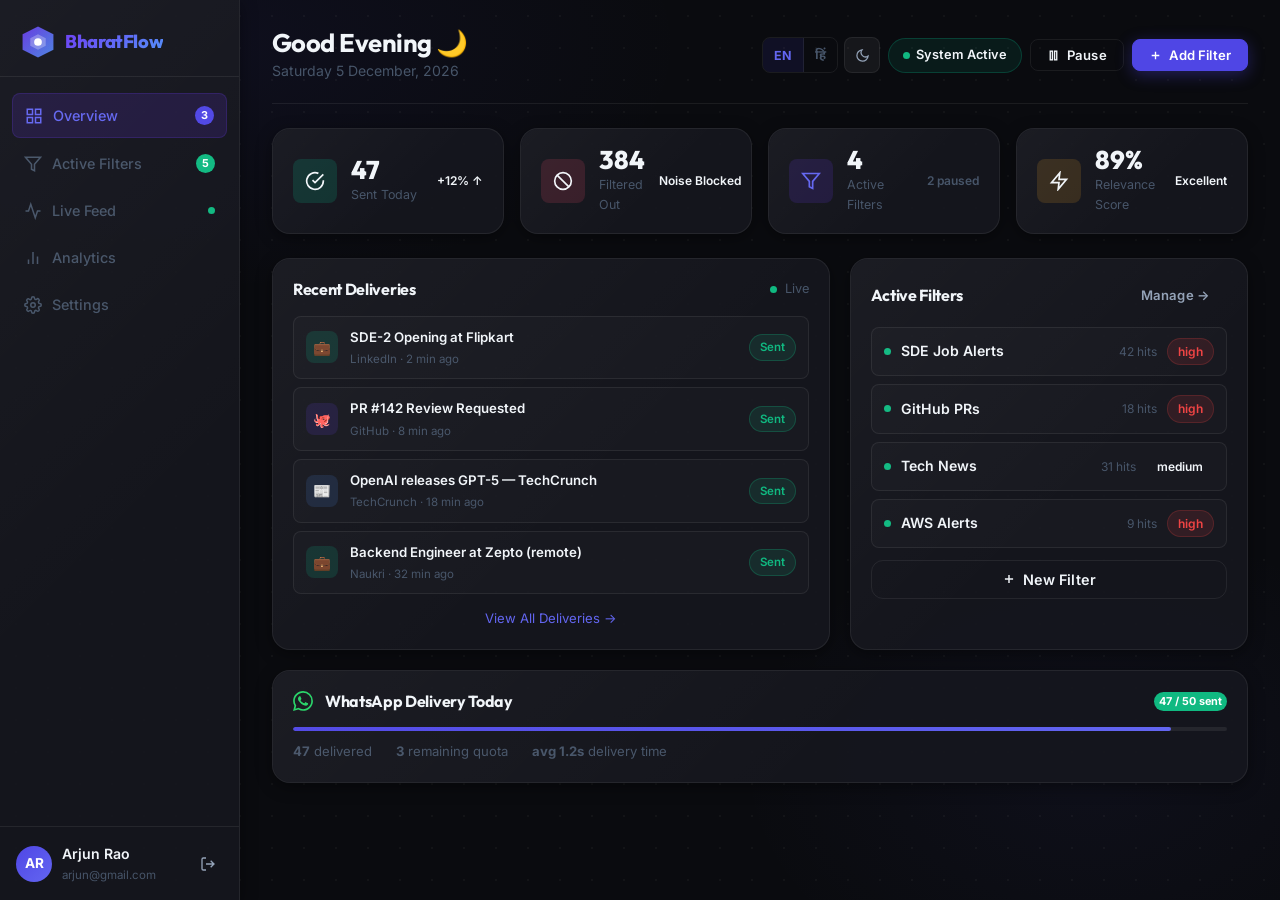
==== Frontend/dashboard.html @ d4a57a78 "Update backend and frontend components" ====
<!DOCTYPE html>
<html lang="en" data-theme="dark">
<head>
  <meta charset="UTF-8" />
  <meta name="viewport" content="width=device-width, initial-scale=1.0" />
  <title>BharatFlow — Dashboard</title>
  <meta name="description" content="Manage your active notification filters, view delivery stats and control your BharatFlow settings." />
  <link rel="stylesheet" href="style.css" />
  <link rel="stylesheet" href="dashboard.css" />
</head>
<body>
  <div class="bg-mesh"></div>

  <!-- ========== SIDEBAR ========== -->
  <aside class="sidebar glass-card" id="sidebar">
    <div class="sidebar-logo">
      <a href="index.html" class="nav-logo">
        <div class="logo-mark">
          <svg width="36" height="36" viewBox="0 0 28 28" fill="none">
            <path d="M14 2L26 8V20L14 26L2 20V8L14 2Z" fill="url(#g-db)" opacity="0.9"/>
            <path d="M14 8L20 11V17L14 20L8 17V11L14 8Z" fill="white" opacity="0.28"/>
            <circle cx="14" cy="14" r="3" fill="white"/>
            <defs><linearGradient id="g-db" x1="2" y1="2" x2="26" y2="26" gradientUnits="userSpaceOnUse"><stop stop-color="#6C3BF5"/><stop offset="1" stop-color="#4F8EF7"/></linearGradient></defs>
          </svg>
        </div>
        <span class="logo-text">BharatFlow</span>
      </a>
    </div>

    <nav class="sidebar-nav">
      <a href="#" class="nav-item active" data-section="overview" onclick="showSection('overview', this)">
        <svg width="18" height="18" viewBox="0 0 24 24" fill="none" stroke="currentColor" stroke-width="2"><rect x="3" y="3" width="7" height="7"/><rect x="14" y="3" width="7" height="7"/><rect x="14" y="14" width="7" height="7"/><rect x="3" y="14" width="7" height="7"/></svg>
        <span data-i18n="dash.overview">Overview</span>
        <span class="badge badge-primary" id="nav-badge" style="margin-left:auto">3</span>
      </a>
      <a href="#" class="nav-item" data-section="filters" onclick="showSection('filters', this)">
        <svg width="18" height="18" viewBox="0 0 24 24" fill="none" stroke="currentColor" stroke-width="2"><polygon points="22 3 2 3 10 12.46 10 19 14 21 14 12.46 22 3"/></svg>
        <span data-i18n="dash.filters">Active Filters</span>
        <span class="badge badge-green" style="margin-left:auto">5</span>
      </a>
      <a href="#" class="nav-item" data-section="feed" onclick="showSection('feed', this)">
        <svg width="18" height="18" viewBox="0 0 24 24" fill="none" stroke="currentColor" stroke-width="2"><path d="M22 12h-4l-3 9L9 3l-3 9H2"/></svg>
        <span data-i18n="dash.feed">Live Feed</span>
        <span class="status-dot active" style="margin-left:auto"></span>
      </a>
      <a href="#" class="nav-item" data-section="analytics" onclick="showSection('analytics', this)">
        <svg width="18" height="18" viewBox="0 0 24 24" fill="none" stroke="currentColor" stroke-width="2"><path d="M18 20V10M12 20V4M6 20v-6"/></svg>
        <span data-i18n="dash.analytics">Analytics</span>
      </a>
      <a href="#" class="nav-item" data-section="settings" onclick="showSection('settings', this)">
        <svg width="18" height="18" viewBox="0 0 24 24" fill="none" stroke="currentColor" stroke-width="2"><circle cx="12" cy="12" r="3"/><path d="M19.4 15a1.65 1.65 0 00.33 1.82l.06.06a2 2 0 010 2.83 2 2 0 01-2.83 0l-.06-.06a1.65 1.65 0 00-1.82-.33 1.65 1.65 0 00-1 1.51V21a2 2 0 01-4 0v-.09A1.65 1.65 0 009 19.4a1.65 1.65 0 00-1.82.33l-.06.06a2 2 0 01-2.83-2.83l.06-.06A1.65 1.65 0 004.68 15a1.65 1.65 0 00-1.51-1H3a2 2 0 010-4h.09A1.65 1.65 0 004.6 9a1.65 1.65 0 00-.33-1.82l-.06-.06a2 2 0 012.83-2.83l.06.06A1.65 1.65 0 009 4.68a1.65 1.65 0 001-1.51V3a2 2 0 014 0v.09a1.65 1.65 0 001 1.51 1.65 1.65 0 001.82-.33l.06-.06a2 2 0 012.83 2.83l-.06.06A1.65 1.65 0 0019.4 9a1.65 1.65 0 001.51 1H21a2 2 0 010 4h-.09a1.65 1.65 0 00-1.51 1z"/></svg>
        <span data-i18n="dash.settings">Settings</span>
      </a>
    </nav>

    <div class="sidebar-footer">
      <div class="user-avatar-wrap">
        <div class="user-avatar">AR</div>
        <div class="user-info">
          <span class="user-name">Arjun Rao</span>
          <span class="user-email">arjun@gmail.com</span>
        </div>
        <button class="btn btn-ghost btn-sm" onclick="logout()" title="Logout" style="padding:6px">
          <svg width="16" height="16" viewBox="0 0 24 24" fill="none" stroke="currentColor" stroke-width="2"><path d="M9 21H5a2 2 0 01-2-2V5a2 2 0 012-2h4M16 17l5-5-5-5M21 12H9"/></svg>
        </button>
      </div>
    </div>
  </aside>

  <!-- Mobile Hamburger -->
  <button class="hamburger" id="hamburger" onclick="toggleSidebar()" aria-label="Menu">
    <svg width="22" height="22" viewBox="0 0 24 24" fill="none" stroke="currentColor" stroke-width="2"><line x1="3" y1="6" x2="21" y2="6"/><line x1="3" y1="12" x2="21" y2="12"/><line x1="3" y1="18" x2="21" y2="18"/></svg>
  </button>
  <div class="sidebar-overlay" id="sidebar-overlay" onclick="closeSidebar()"></div>

  <!-- ========== MAIN ========== -->
  <main class="main-content">

    <!-- ---- TOP HEADER ---- -->
    <header class="dash-header">
      <div>
        <h2 class="dash-greeting" id="dash-greeting">Good Morning ☀️</h2>
        <p style="color:var(--text-muted);font-size:0.88rem" id="dash-date"></p>
      </div>
      <div class="dash-header-actions">
        <div class="dash-header-controls">
          <!-- Language Toggle -->
          <div class="lang-btn" role="group">
            <button class="lang-opt active" id="lang-en" onclick="setLang('en')" aria-pressed="true">EN</button>
            <button class="lang-opt" id="lang-hi" onclick="setLang('hi')" aria-pressed="false">हिं</button>
          </div>
          <!-- Theme Toggle -->
          <button class="theme-btn" id="theme-toggle" onclick="toggleTheme()" aria-label="Toggle theme">
            <svg id="icon-sun" width="15" height="15" viewBox="0 0 24 24" fill="none" stroke="currentColor" stroke-width="2" style="display:none"><circle cx="12" cy="12" r="5"/><line x1="12" y1="1" x2="12" y2="3"/><line x1="12" y1="21" x2="12" y2="23"/><line x1="4.22" y1="4.22" x2="5.64" y2="5.64"/><line x1="18.36" y1="18.36" x2="19.78" y2="19.78"/><line x1="1" y1="12" x2="3" y2="12"/><line x1="21" y1="12" x2="23" y2="12"/></svg>
            <svg id="icon-moon" width="15" height="15" viewBox="0 0 24 24" fill="none" stroke="currentColor" stroke-width="2"><path d="M21 12.79A9 9 0 1111.21 3 7 7 0 0021 12.79z"/></svg>
          </button>
        </div>
        <div class="system-status" id="system-status">
          <span class="status-dot active"></span>
          <span class="status-text" data-i18n="dash.active">System Active</span>
        </div>
        <button class="btn btn-outline btn-sm" onclick="pauseSystem()" id="btn-pause">
          <svg width="13" height="13" viewBox="0 0 24 24" fill="none" stroke="currentColor" stroke-width="2.5"><rect x="6" y="4" width="4" height="16"/><rect x="14" y="4" width="4" height="16"/></svg>
          <span data-i18n="dash.pause">Pause</span>
        </button>
        <button class="btn btn-primary btn-sm" onclick="showSection('filters', null)" id="btn-add-filter">
          <svg width="13" height="13" viewBox="0 0 24 24" fill="none" stroke="currentColor" stroke-width="2.5"><line x1="12" y1="5" x2="12" y2="19"/><line x1="5" y1="12" x2="19" y2="12"/></svg>
          <span data-i18n="dash.addfilter">Add Filter</span>
        </button>
      </div>
    </header>

    <!-- ===== SECTION: OVERVIEW ===== -->
    <section class="dash-section active" id="section-overview">

      <!-- Stats Row -->
      <div class="stats-row stagger">
        <div class="stat-card glass-card">
          <div class="stat-card-icon" style="background:rgba(6,214,160,0.15); color:var(--accent2)">
            <svg width="20" height="20" viewBox="0 0 24 24" fill="none" stroke="currentColor" stroke-width="2"><path d="M22 11.08V12a10 10 0 11-5.93-9.14"/><polyline points="22 4 12 14.01 9 11.01"/></svg>
          </div>
          <div class="stat-card-body">
            <div class="stat-card-value" id="stat-sent">47</div>
            <div class="stat-card-label" data-i18n="stat.sent">Sent Today</div>
          </div>
          <div class="stat-card-trend up">+12% ↑</div>
        </div>

        <div class="stat-card glass-card">
          <div class="stat-card-icon" style="background:rgba(255,77,109,0.15); color:var(--danger)">
            <svg width="20" height="20" viewBox="0 0 24 24" fill="none" stroke="currentColor" stroke-width="2"><circle cx="12" cy="12" r="10"/><line x1="4.93" y1="4.93" x2="19.07" y2="19.07"/></svg>
          </div>
          <div class="stat-card-body">
            <div class="stat-card-value" id="stat-filtered">384</div>
            <div class="stat-card-label" data-i18n="stat.filtered">Filtered Out</div>
          </div>
          <div class="stat-card-trend up">Noise Blocked</div>
        </div>

        <div class="stat-card glass-card">
          <div class="stat-card-icon" style="background:rgba(108,59,245,0.15); color:var(--primary-light)">
            <svg width="20" height="20" viewBox="0 0 24 24" fill="none" stroke="currentColor" stroke-width="2"><polygon points="22 3 2 3 10 12.46 10 19 14 21 14 12.46 22 3"/></svg>
          </div>
          <div class="stat-card-body">
            <div class="stat-card-value" id="stat-filters">5</div>
            <div class="stat-card-label" data-i18n="stat.filters">Active Filters</div>
          </div>
          <div class="stat-card-trend neutral">2 paused</div>
        </div>

        <div class="stat-card glass-card">
          <div class="stat-card-icon" style="background:rgba(245,166,35,0.15); color:var(--gold)">
            <svg width="20" height="20" viewBox="0 0 24 24" fill="none" stroke="currentColor" stroke-width="2"><path d="M13 2L3 14h9l-1 8 10-12h-9l1-8z"/></svg>
          </div>
          <div class="stat-card-body">
            <div class="stat-card-value" id="stat-score">89%</div>
            <div class="stat-card-label" data-i18n="stat.score">Relevance Score</div>
          </div>
          <div class="stat-card-trend up">Excellent</div>
        </div>
      </div>

      <!-- Middle Row -->
      <div class="overview-grid">
        <!-- Recent Feed -->
        <div class="glass-card overview-feed">
          <div class="card-header">
            <h3>Recent Deliveries</h3>
            <div class="flex gap-8 items-center">
              <span class="status-dot active"></span>
              <span style="font-size:0.8rem;color:var(--text-muted)">Live</span>
            </div>
          </div>
          <div class="feed-list" id="feed-list">
            <!-- Items injected by JS -->
          </div>
          <a href="#" class="card-link" onclick="showSection('feed', document.querySelector('[data-section=feed]'))">
            View All Deliveries →
          </a>
        </div>

        <!-- Active Filters Quick View -->
        <div class="glass-card overview-filters-quick">
          <div class="card-header">
            <h3>Active Filters</h3>
            <button class="btn btn-ghost btn-sm" onclick="showSection('filters', document.querySelector('[data-section=filters]'))">Manage →</button>
          </div>
          <div class="quick-filters-list" id="quick-filters-list">
            <!-- Injected by JS -->
          </div>
          <button class="btn btn-outline w-full" onclick="openFilterModal()" style="justify-content:center; margin-top:12px">
            <svg width="14" height="14" viewBox="0 0 24 24" fill="none" stroke="currentColor" stroke-width="2.5"><line x1="12" y1="5" x2="12" y2="19"/><line x1="5" y1="12" x2="19" y2="12"/></svg>
            New Filter
          </button>
        </div>
      </div>

      <!-- WhatsApp Delivery Bar -->
      <div class="glass-card wa-delivery-card">
        <div class="card-header">
          <div class="flex gap-12 items-center">
            <svg width="20" height="20" viewBox="0 0 24 24" fill="#25D366"><path d="M17.472 14.382c-.297-.149-1.758-.867-2.03-.967-.273-.099-.471-.148-.67.15-.197.297-.767.966-.94 1.164-.173.199-.347.223-.644.075-.297-.15-1.255-.463-2.39-1.475-.883-.788-1.48-1.761-1.653-2.059-.173-.297-.018-.458.13-.606.134-.133.298-.347.446-.52.149-.174.198-.298.298-.497.099-.198.05-.371-.025-.52-.075-.149-.669-1.612-.916-2.207-.242-.579-.487-.5-.669-.51-.173-.008-.371-.01-.57-.01-.198 0-.52.074-.792.372-.272.297-1.04 1.016-1.04 2.479 0 1.462 1.065 2.875 1.213 3.074.149.198 2.096 3.2 5.077 4.487.709.306 1.262.489 1.694.625.712.227 1.36.195 1.871.118.571-.085 1.758-.719 2.006-1.413.248-.694.248-1.289.173-1.413-.074-.124-.272-.198-.57-.347m-5.421 7.403h-.004a9.87 9.87 0 01-5.031-1.378l-.361-.214-3.741.982.998-3.648-.235-.374a9.86 9.86 0 01-1.51-5.26c.001-5.45 4.436-9.884 9.888-9.884 2.64 0 5.122 1.03 6.988 2.898a9.825 9.825 0 012.893 6.994c-.003 5.45-4.437 9.884-9.885 9.884m8.413-18.297A11.815 11.815 0 0012.05 0C5.495 0 .16 5.335.157 11.892c0 2.096.547 4.142 1.588 5.945L.057 24l6.305-1.654a11.882 11.882 0 005.683 1.448h.005c6.554 0 11.89-5.335 11.893-11.893a11.821 11.821 0 00-3.48-8.413Z"/></svg>
            <h3>WhatsApp Delivery Today</h3>
          </div>
          <span class="badge badge-green">47 / 50 sent</span>
        </div>
        <div class="progress-bar mt-16">
          <div class="progress-fill" id="wa-progress" style="width:94%"></div>
        </div>
        <div class="wa-stats">
          <span><b style="color:var(--accent2)">47</b> delivered</span>
          <span><b style="color:var(--text-muted)">3</b> remaining quota</span>
          <span><b style="color:var(--gold)">avg 1.2s</b> delivery time</span>
        </div>
      </div>
    </section>

    <!-- ===== SECTION: ACTIVE FILTERS ===== -->
    <section class="dash-section" id="section-filters">
      <div class="section-title-row">
        <div>
          <h2>Active Filters</h2>
          <p style="color:var(--text-muted);font-size:0.88rem;margin-top:4px">Manage your keyword filters, domain rules, and delivery preferences</p>
        </div>
        <button class="btn btn-primary" onclick="openFilterModal()" id="btn-new-filter-top">
          <svg width="16" height="16" viewBox="0 0 24 24" fill="none" stroke="currentColor" stroke-width="2.5"><line x1="12" y1="5" x2="12" y2="19"/><line x1="5" y1="12" x2="19" y2="12"/></svg>
          New Filter
        </button>
      </div>

      <!-- Filter Search & Sort -->
      <div class="filter-controls glass-card">
        <div class="input-wrap" style="flex:1">
          <svg width="16" height="16" viewBox="0 0 24 24" fill="none" stroke="var(--text-muted)" stroke-width="2" style="position:absolute;left:12px;top:50%;transform:translateY(-50%)"><circle cx="11" cy="11" r="8"/><line x1="21" y1="21" x2="16.65" y2="16.65"/></svg>
          <input class="form-input" type="text" id="filter-search" placeholder="Search filters..." style="padding-left:40px" oninput="searchFilters(this.value)" />
        </div>
        <select class="form-select" id="filter-sort" style="width:160px" onchange="sortFilters(this.value)">
          <option value="active">Active First</option>
          <option value="recent">Most Recent</option>
          <option value="name">A–Z</option>
          <option value="hits">Most Hits</option>
        </select>
      </div>

      <!-- Filter Cards -->
      <div class="filters-grid" id="filters-grid">
        <!-- Injected by JS -->
      </div>
    </section>

    <!-- ===== SECTION: LIVE FEED ===== -->
    <section class="dash-section" id="section-feed">
      <div class="section-title-row">
        <div>
          <h2>Live Notification Feed</h2>
          <p style="color:var(--text-muted);font-size:0.88rem;margin-top:4px">Real-time view of all processed emails and their delivery status</p>
        </div>
        <div class="flex gap-8">
          <select class="form-select" id="feed-filter-type" style="width:150px" onchange="filterFeed(this.value)">
            <option value="all">All Types</option>
            <option value="sent">Sent</option>
            <option value="filtered">Filtered</option>
            <option value="queued">Queued</option>
          </select>
          <button class="btn btn-outline btn-sm" onclick="refreshFeed()" id="btn-refresh-feed">
            <svg width="14" height="14" viewBox="0 0 24 24" fill="none" stroke="currentColor" stroke-width="2"><polyline points="23 4 23 10 17 10"/><polyline points="1 20 1 14 7 14"/><path d="M3.51 9a9 9 0 0114.85-3.36L23 10M1 14l4.64 4.36A9 9 0 0020.49 15"/></svg>
            Refresh
          </button>
        </div>
      </div>

      <div class="feed-full" id="feed-full">
        <!-- Injected by JS -->
      </div>
    </section>

    <!-- ===== SECTION: ANALYTICS ===== -->
    <section class="dash-section" id="section-analytics">
      <div class="section-title-row">
        <h2>Analytics & Insights</h2>
        <div class="date-range-pills">
          <button class="pill active" onclick="setDateRange('7d', this)">7 Days</button>
          <button class="pill" onclick="setDateRange('30d', this)">30 Days</button>
          <button class="pill" onclick="setDateRange('90d', this)">90 Days</button>
        </div>
      </div>

      <div class="analytics-grid stagger">
        <div class="glass-card analytics-card">
          <h3>Emails Processed</h3>
          <div class="chart-placeholder" id="chart-processed">
            <canvas id="canvas-processed" width="100%" height="160"></canvas>
          </div>
        </div>
        <div class="glass-card analytics-card">
          <h3>WhatsApp Delivery Rate</h3>
          <div class="chart-placeholder" id="chart-delivery">
            <canvas id="canvas-delivery" width="100%" height="160"></canvas>
          </div>
        </div>
        <div class="glass-card analytics-card">
          <h3>Top Keywords Triggered</h3>
          <div class="keyword-stats" id="keyword-stats">
            <!-- Injected -->
          </div>
        </div>
        <div class="glass-card analytics-card">
          <h3>Source Breakdown</h3>
          <div class="source-breakdown" id="source-breakdown">
            <!-- Injected -->
          </div>
        </div>
      </div>
    </section>

    <!-- ===== SECTION: SETTINGS ===== -->
    <section class="dash-section" id="section-settings">
      <div class="section-title-row">
        <h2>Settings</h2>
      </div>

      <div class="settings-grid">
        <!-- Profile -->
        <div class="glass-card settings-card">
          <h3 class="settings-card-title">
            <svg width="18" height="18" viewBox="0 0 24 24" fill="none" stroke="currentColor" stroke-width="2"><path d="M20 21v-2a4 4 0 00-4-4H8a4 4 0 00-4 4v2"/><circle cx="12" cy="7" r="4"/></svg>
            Profile
          </h3>
          <div class="settings-body">
            <div class="form-row">
              <div class="form-group">
                <label class="form-label">First Name</label>
                <input class="form-input" type="text" id="s-fname" value="Arjun" />
              </div>
              <div class="form-group">
                <label class="form-label">Last Name</label>
                <input class="form-input" type="text" id="s-lname" value="Rao" />
              </div>
            </div>
            <div class="form-group">
              <label class="form-label">WhatsApp Number</label>
              <input class="form-input" type="tel" id="s-phone" value="+91 98765 43210" />
            </div>
          </div>
          <button class="btn btn-primary btn-sm" onclick="saveSettings('profile')">Save Changes</button>
        </div>

        <!-- Notifications -->
        <div class="glass-card settings-card">
          <h3 class="settings-card-title">
            <svg width="18" height="18" viewBox="0 0 24 24" fill="none" stroke="currentColor" stroke-width="2"><path d="M18 8A6 6 0 006 8c0 7-3 9-3 9h18s-3-2-3-9"/><path d="M13.73 21a2 2 0 01-3.46 0"/></svg>
            Notifications
          </h3>
          <div class="settings-body">
            <div class="settings-toggle-row">
              <div>
                <div style="font-weight:600;font-size:0.92rem">WhatsApp Delivery</div>
                <div style="font-size:0.8rem;color:var(--text-muted)">Send filtered alerts to WhatsApp</div>
              </div>
              <label class="toggle-wrap">
                <input type="checkbox" class="toggle-input" id="tog-wa" checked onchange="toggleSetting('wa', this)"/>
                <span class="toggle active"></span>
              </label>
            </div>
            <div class="settings-toggle-row">
              <div>
                <div style="font-weight:600;font-size:0.92rem">Daily Summary</div>
                <div style="font-size:0.8rem;color:var(--text-muted)">End-of-day delivery digest</div>
              </div>
              <label class="toggle-wrap">
                <input type="checkbox" class="toggle-input" id="tog-digest" checked onchange="toggleSetting('digest', this)"/>
                <span class="toggle active"></span>
              </label>
            </div>
            <div class="settings-toggle-row">
              <div>
                <div style="font-weight:600;font-size:0.92rem">Quiet Hours</div>
                <div style="font-size:0.8rem;color:var(--text-muted)">No notifications 10 PM – 7 AM</div>
              </div>
              <label class="toggle-wrap">
                <input type="checkbox" class="toggle-input" id="tog-quiet" checked onchange="toggleSetting('quiet', this)"/>
                <span class="toggle active"></span>
              </label>
            </div>
          </div>
        </div>

        <!-- Gmail Connection -->
        <div class="glass-card settings-card">
          <h3 class="settings-card-title">
            <svg width="18" height="18" viewBox="0 0 24 24" fill="none" stroke="currentColor" stroke-width="2"><path d="M4 4h16c1.1 0 2 .9 2 2v12c0 1.1-.9 2-2 2H4c-1.1 0-2-.9-2-2V6c0-1.1.9-2 2-2z"/><polyline points="22,6 12,13 2,6"/></svg>
            Gmail Connection
          </h3>
          <div class="settings-body">
            <div class="connection-status connected">
              <div class="flex items-center gap-12">
                <div class="connect-icon-sm">G</div>
                <div>
                  <div style="font-weight:600">arjun@gmail.com</div>
                  <div style="font-size:0.78rem;color:var(--accent2)">✓ Connected • Last sync: 2 min ago</div>
                </div>
              </div>
              <button class="btn btn-ghost btn-sm" style="color:var(--danger)" onclick="disconnectGmail()">Disconnect</button>
            </div>
            <button class="btn btn-outline w-full mt-8" style="justify-content:center" onclick="syncGmail()">
              <svg width="14" height="14" viewBox="0 0 24 24" fill="none" stroke="currentColor" stroke-width="2"><polyline points="23 4 23 10 17 10"/><polyline points="1 20 1 14 7 14"/><path d="M3.51 9a9 9 0 0114.85-3.36L23 10M1 14l4.64 4.36A9 9 0 0020.49 15"/></svg>
              Sync Now
            </button>
          </div>
        </div>

        <!-- Danger Zone -->
        <div class="glass-card settings-card danger-zone">
          <h3 class="settings-card-title" style="color:var(--danger)">
            <svg width="18" height="18" viewBox="0 0 24 24" fill="none" stroke="currentColor" stroke-width="2"><path d="M10.29 3.86L1.82 18a2 2 0 001.71 3h16.94a2 2 0 001.71-3L13.71 3.86a2 2 0 00-3.42 0z"/><line x1="12" y1="9" x2="12" y2="13"/><line x1="12" y1="17" x2="12.01" y2="17"/></svg>
            Danger Zone
          </h3>
          <div class="settings-body">
            <p style="font-size:0.85rem;color:var(--text-muted)">These actions are irreversible. Proceed with caution.</p>
            <div class="flex gap-8" style="flex-wrap:wrap;margin-top:12px">
              <button class="btn btn-sm" style="background:rgba(255,77,109,0.1);color:var(--danger);border:1px solid rgba(255,77,109,0.3)" onclick="clearAllFilters()">
                Clear All Filters
              </button>
              <button class="btn btn-sm" style="background:rgba(255,77,109,0.1);color:var(--danger);border:1px solid rgba(255,77,109,0.3)" onclick="deleteAccount()">
                Delete Account
              </button>
            </div>
          </div>
        </div>
      </div>
    </section>

  </main>

  <!-- ========== FILTER MODAL ========== -->
  <div class="modal-overlay" id="filter-modal-overlay" onclick="closeFilterModal()"></div>
  <div class="modal glass-card" id="filter-modal" role="dialog" aria-modal="true">
    <button class="modal-close" onclick="closeFilterModal()">✕</button>
    <h3 style="margin-bottom:4px" id="filter-modal-title">New Filter</h3>
    <p style="color:var(--text-muted);font-size:0.85rem;margin-bottom:24px">Define what to listen for and how to deliver it</p>

    <form id="filter-form" onsubmit="saveFilter(event)" style="display:flex;flex-direction:column;gap:16px">
      <div class="form-group">
        <label class="form-label" for="f-name">Filter Name *</label>
        <input class="form-input" type="text" id="f-name" placeholder="e.g. SDE Job Alerts" required />
      </div>
      <div class="form-group">
        <label class="form-label" for="f-keywords">Keywords (comma separated)</label>
        <input class="form-input" type="text" id="f-keywords" placeholder="SDE, Python, React, remote" />
      </div>
      <div class="form-group">
        <label class="form-label" for="f-sender">Sender Domain (optional)</label>
        <input class="form-input" type="text" id="f-sender" placeholder="linkedin.com, naukri.com" />
      </div>
      <div class="form-group">
        <label class="form-label" for="f-priority">Priority Level</label>
        <select class="form-select" id="f-priority">
          <option value="high">🔴 High — Instant WhatsApp</option>
          <option value="medium" selected>🟡 Medium — Standard Delivery</option>
          <option value="low">🟢 Low — Daily Digest</option>
        </select>
      </div>
      <div class="form-group">
        <label class="form-label" for="f-type">Notification Type</label>
        <select class="form-select" id="f-type">
          <option value="job">💼 Job Alerts</option>
          <option value="code">🐙 Code / GitHub</option>
          <option value="news">📰 News</option>
          <option value="monitor">🖥️ Server Monitor</option>
          <option value="custom">⚙️ Custom</option>
        </select>
      </div>
      <div class="settings-toggle-row" style="border:none;padding:0">
        <div>
          <div style="font-weight:600;font-size:0.9rem">Active</div>
          <div style="font-size:0.78rem;color:var(--text-muted)">Enable this filter immediately</div>
        </div>
        <label class="toggle-wrap">
          <input type="checkbox" class="toggle-input" id="f-active" checked />
          <span class="toggle active"></span>
        </label>
      </div>
      <div class="form-actions" style="margin-top:4px">
        <button class="btn btn-ghost" type="button" onclick="closeFilterModal()" style="flex-shrink:0">Cancel</button>
        <button class="btn btn-primary" type="submit" style="flex:1;justify-content:center">Save Filter</button>
      </div>
    </form>
  </div>

  <!-- Toast -->
  <div id="toast-container"></div>

  <script src="script.js"></script>
  <script src="dashboard.js"></script>
</body>
</html>
---- Frontend/style.css ----
/* ============================================================
   BharatFlow — Global Design System v2
   Professional palette | Light & Dark Mode | Bilingual Ready
   ============================================================ */

@import url('https://fonts.googleapis.com/css2?family=Inter:wght@300;400;500;600;700;800&family=Outfit:wght@500;600;700;800&family=Noto+Sans+Devanagari:wght@400;500;600;700&display=swap');

/* ─────────────────────────────────────────
   DARK MODE (default)
───────────────────────────────────────── */
:root,
[data-theme="dark"] {
  --bg-primary:     #0A0B0F;
  --bg-secondary:   #111218;
  --bg-card:        rgba(22,23,30,0.95);
  --bg-card-hover:  rgba(28,29,39,0.98);
  --bg-input:       rgba(255,255,255,0.05);
  --bg-input-focus: rgba(79,70,229,0.08);

  --border:         rgba(255,255,255,0.07);
  --border-strong:  rgba(99,102,241,0.35);
  --border-focus:   rgba(99,102,241,0.6);

  --primary:        #4F46E5;
  --primary-light:  #6366F1;
  --primary-dark:   #3730A3;
  --primary-glow:   rgba(79,70,229,0.25);
  --primary-subtle: rgba(79,70,229,0.1);

  --green:          #10B981;
  --green-subtle:   rgba(16,185,129,0.12);
  --amber:          #F59E0B;
  --amber-subtle:   rgba(245,158,11,0.12);
  --red:            #EF4444;
  --red-subtle:     rgba(239,68,68,0.12);
  --blue:           #3B82F6;
  --blue-subtle:    rgba(59,130,246,0.12);

  --text-primary:   #F1F5F9;
  --text-secondary: #94A3B8;
  --text-muted:     #475569;
  --text-inverse:   #0F172A;

  --glass-bg:       rgba(16,17,24,0.82);
  --glass-blur:     saturate(180%) blur(20px);

  --grad-primary:   linear-gradient(135deg,#4F46E5,#6366F1);
  --grad-cta:       linear-gradient(135deg,#4F46E5 0%,#7C3AED 100%);
  --grad-green:     linear-gradient(135deg,#059669,#10B981);

  --shadow-sm:      0 1px 3px rgba(0,0,0,0.4), 0 1px 2px rgba(0,0,0,0.24);
  --shadow-md:      0 4px 16px rgba(0,0,0,0.4);
  --shadow-lg:      0 8px 32px rgba(0,0,0,0.5);
  --shadow-glow:    0 0 0 1px rgba(99,102,241,0.2), 0 8px 32px rgba(79,70,229,0.2);
  --shadow-btn:     0 4px 16px rgba(79,70,229,0.35);

  --radius-xs:  4px;
  --radius-sm:  8px;
  --radius-md:  12px;
  --radius-lg:  18px;
  --radius-xl:  28px;
  --radius-full: 9999px;

  --transition: all 0.2s cubic-bezier(0.4,0,0.2,1);
  --transition-spring: all 0.35s cubic-bezier(0.34,1.56,0.64,1);

  /* Scrollbar */
  color-scheme: dark;
}

/* ─────────────────────────────────────────
   LIGHT MODE
───────────────────────────────────────── */
[data-theme="light"] {
  --bg-primary:     #F8FAFC;
  --bg-secondary:   #FFFFFF;
  --bg-card:        #FFFFFF;
  --bg-card-hover:  #F8FAFC;
  --bg-input:       #F1F5F9;
  --bg-input-focus: rgba(79,70,229,0.05);

  --border:         #E2E8F0;
  --border-strong:  rgba(79,70,229,0.3);
  --border-focus:   rgba(79,70,229,0.5);

  --primary:        #4F46E5;
  --primary-light:  #6366F1;
  --primary-dark:   #3730A3;
  --primary-glow:   rgba(79,70,229,0.15);
  --primary-subtle: rgba(79,70,229,0.08);

  --green-subtle:   rgba(16,185,129,0.1);
  --amber-subtle:   rgba(245,158,11,0.1);
  --red-subtle:     rgba(239,68,68,0.08);
  --blue-subtle:    rgba(59,130,246,0.1);

  --text-primary:   #0F172A;
  --text-secondary: #475569;
  --text-muted:     #94A3B8;
  --text-inverse:   #F1F5F9;

  --glass-bg:       rgba(255,255,255,0.92);
  --glass-blur:     saturate(180%) blur(20px);

  --shadow-sm:      0 1px 3px rgba(0,0,0,0.08), 0 1px 2px rgba(0,0,0,0.04);
  --shadow-md:      0 4px 16px rgba(0,0,0,0.08);
  --shadow-lg:      0 8px 32px rgba(0,0,0,0.1);
  --shadow-glow:    0 0 0 1px rgba(99,102,241,0.15), 0 8px 24px rgba(79,70,229,0.12);
  --shadow-btn:     0 4px 12px rgba(79,70,229,0.25);

  color-scheme: light;
}

/* ─────────────────────────────────────────
   RESET & BASE
───────────────────────────────────────── */
*, *::before, *::after { box-sizing: border-box; margin: 0; padding: 0; }
html { scroll-behavior: smooth; font-size: 16px; }

body {
  font-family: 'Inter', 'Noto Sans Devanagari', sans-serif;
  background: var(--bg-primary);
  color: var(--text-primary);
  min-height: 100vh;
  overflow-x: hidden;
  line-height: 1.6;
  transition: background 0.3s ease, color 0.3s ease;
}

/* Hindi font fallback */
:lang(hi), [lang="hi"], .hi {
  font-family: 'Noto Sans Devanagari', 'Inter', sans-serif;
}

/* Scrollbar */
::-webkit-scrollbar { width: 5px; height: 5px; }
::-webkit-scrollbar-track { background: transparent; }
::-webkit-scrollbar-thumb { background: var(--border-strong); border-radius: var(--radius-full); }
::-webkit-scrollbar-thumb:hover { background: var(--primary-light); }

/* ─────────────────────────────────────────
   TYPOGRAPHY
───────────────────────────────────────── */
h1,h2,h3,h4 {
  font-family: 'Outfit','Noto Sans Devanagari',sans-serif;
  font-weight: 700; line-height: 1.2; color: var(--text-primary);
  letter-spacing: -0.02em;
}
h1 { font-size: clamp(2rem,5vw,3.5rem); }
h2 { font-size: clamp(1.5rem,3.5vw,2.4rem); }
h3 { font-size: clamp(1.1rem,2vw,1.4rem); }

p { color: var(--text-secondary); line-height: 1.7; }

a { color: var(--primary-light); text-decoration: none; transition: var(--transition); }
a:hover { color: var(--primary); }

/* ─────────────────────────────────────────
   BACKGROUND SUBTLE
───────────────────────────────────────── */
.bg-mesh {
  position: fixed; inset: 0; z-index: 0; pointer-events: none;
  overflow: hidden;
}
[data-theme="dark"] .bg-mesh::before {
  content: '';
  position: absolute; inset: 0;
  background:
    radial-gradient(ellipse 70% 50% at 15% 5%, rgba(79,70,229,0.07) 0%, transparent 55%),
    radial-gradient(ellipse 50% 50% at 85% 85%, rgba(99,102,241,0.05) 0%, transparent 55%),
    var(--bg-primary);
}
[data-theme="light"] .bg-mesh::before {
  content: '';
  position: absolute; inset: 0;
  background:
    radial-gradient(ellipse 60% 40% at 15% 5%, rgba(79,70,229,0.04) 0%, transparent 55%),
    radial-gradient(ellipse 40% 40% at 85% 85%, rgba(99,102,241,0.03) 0%, transparent 55%),
    var(--bg-primary);
}

/* Dot grid (subtle) */
[data-theme="dark"] .bg-mesh::after {
  content: '';
  position: absolute; inset: 0;
  background-image: radial-gradient(circle, rgba(255,255,255,0.035) 1px, transparent 1px);
  background-size: 32px 32px;
}

/* ─────────────────────────────────────────
   CARD / GLASS
───────────────────────────────────────── */
.glass-card {
  background: var(--bg-card);
  border: 1px solid var(--border);
  border-radius: var(--radius-lg);
  box-shadow: var(--shadow-md);
  transition: var(--transition);
  position: relative;
  overflow: hidden;
}
.glass-card::before {
  content: '';
  position: absolute; inset: 0;
  border-radius: inherit;
  pointer-events: none;
}
[data-theme="dark"] .glass-card::before {
  background: linear-gradient(135deg, rgba(255,255,255,0.03) 0%, transparent 60%);
}
.glass-card:hover {
  border-color: var(--border-strong);
  box-shadow: var(--shadow-glow);
  transform: translateY(-2px);
}

/* ─────────────────────────────────────────
   BUTTONS
───────────────────────────────────────── */
.btn {
  display: inline-flex; align-items: center; justify-content: center; gap: 7px;
  padding: 10px 24px;
  border-radius: var(--radius-md);
  font-family: 'Inter','Noto Sans Devanagari',sans-serif;
  font-weight: 600; font-size: 0.9rem;
  cursor: pointer; border: 1px solid transparent;
  transition: var(--transition);
  letter-spacing: 0.01em; white-space: nowrap;
  position: relative; overflow: hidden;
}
.btn::after {
  content: '';
  position: absolute; inset: 0;
  background: rgba(255,255,255,0);
  transition: background 0.2s ease;
}
.btn:hover::after { background: rgba(255,255,255,0.07); }

.btn-primary {
  background: var(--primary);
  color: #fff;
  border-color: var(--primary);
  box-shadow: var(--shadow-btn);
}
.btn-primary:hover {
  background: var(--primary-light);
  border-color: var(--primary-light);
  transform: translateY(-1px);
  box-shadow: 0 6px 20px rgba(79,70,229,0.4);
}
.btn-outline {
  background: transparent;
  color: var(--text-primary);
  border-color: var(--border);
}
.btn-outline:hover {
  border-color: var(--border-strong);
  background: var(--primary-subtle);
  color: var(--primary-light);
}
.btn-ghost {
  background: transparent; border-color: transparent;
  color: var(--text-secondary);
}
.btn-ghost:hover {
  background: var(--bg-input);
  color: var(--text-primary);
  border-color: transparent;
}

.btn:disabled { opacity: 0.45; cursor: not-allowed; transform: none !important; box-shadow: none !important; }
.btn-lg { padding: 13px 32px; font-size: 0.97rem; border-radius: var(--radius-md); }
.btn-sm { padding: 7px 16px; font-size: 0.82rem; border-radius: var(--radius-sm); }
.btn-icon { padding: 8px; border-radius: var(--radius-sm); }

/* ─────────────────────────────────────────
   FORMS
───────────────────────────────────────── */
.form-group { display: flex; flex-direction: column; gap: 6px; }
.form-label {
  font-size: 0.78rem; font-weight: 600; letter-spacing: 0.06em;
  text-transform: uppercase; color: var(--text-muted);
}
.form-input, .form-select, .form-textarea {
  width: 100%; padding: 11px 14px;
  background: var(--bg-input);
  border: 1px solid var(--border);
  border-radius: var(--radius-sm);
  color: var(--text-primary);
  font-family: 'Inter','Noto Sans Devanagari',sans-serif; font-size: 0.92rem;
  transition: var(--transition); outline: none;
  -webkit-appearance: none; appearance: none;
}
.form-input:focus, .form-select:focus, .form-textarea:focus {
  border-color: var(--primary-light);
  background: var(--bg-input-focus);
  box-shadow: 0 0 0 3px var(--primary-subtle);
}
.form-input::placeholder { color: var(--text-muted); }
.form-textarea { resize: vertical; min-height: 96px; }
.form-select option { background: var(--bg-secondary); color: var(--text-primary); }

/* ─────────────────────────────────────────
   TAGS / CHIPS
───────────────────────────────────────── */
.tag {
  display: inline-flex; align-items: center; gap: 5px;
  padding: 3px 10px; border-radius: var(--radius-full);
  font-size: 0.75rem; font-weight: 600;
  border: 1px solid transparent; transition: var(--transition);
}
.tag-primary { background: var(--primary-subtle); color: var(--primary-light); border-color: var(--border-strong); }
.tag-green   { background: var(--green-subtle); color: var(--green); border-color: rgba(16,185,129,0.25); }
.tag-amber   { background: var(--amber-subtle); color: var(--amber); border-color: rgba(245,158,11,0.25); }
.tag-red     { background: var(--red-subtle); color: var(--red); border-color: rgba(239,68,68,0.2); }
.tag-blue    { background: var(--blue-subtle); color: var(--blue); border-color: rgba(59,130,246,0.2); }
.tag-remove  { cursor: pointer; opacity: 0.6; margin-left: 2px; }
.tag-remove:hover { opacity: 1; color: var(--red); }

/* ─────────────────────────────────────────
   BADGE
───────────────────────────────────────── */
.badge {
  display: inline-flex; align-items: center; justify-content: center;
  min-width: 19px; height: 19px; padding: 0 5px;
  border-radius: var(--radius-full); font-size: 0.68rem; font-weight: 700;
}
.badge-primary { background: var(--primary); color: #fff; }
.badge-green   { background: var(--green); color: #fff; }
.badge-amber   { background: var(--amber); color: #0F172A; }

/* ─────────────────────────────────────────
   STATUS DOT
───────────────────────────────────────── */
.status-dot {
  width: 7px; height: 7px; border-radius: 50%;
  display: inline-block; flex-shrink: 0;
}
.status-dot.active {
  background: var(--green);
  box-shadow: 0 0 0 0 rgba(16,185,129,0.4);
  animation: pulse-dot 2.5s ease infinite;
}
.status-dot.inactive { background: var(--text-muted); }
.status-dot.warning  { background: var(--amber); }

/* ─────────────────────────────────────────
   DIVIDER
───────────────────────────────────────── */
.divider {
  display: flex; align-items: center; gap: 12px;
  color: var(--text-muted); font-size: 0.8rem;
}
.divider::before, .divider::after {
  content: ''; flex: 1; height: 1px; background: var(--border);
}

/* ─────────────────────────────────────────
   PROGRESS BAR
───────────────────────────────────────── */
.progress-bar {
  height: 4px; background: var(--border); border-radius: var(--radius-full); overflow: hidden;
}
.progress-fill {
  height: 100%; background: var(--grad-primary); border-radius: var(--radius-full);
  transition: width 0.5s ease;
}

/* ─────────────────────────────────────────
   TOGGLE SWITCH
───────────────────────────────────────── */
.toggle-wrap  { display: flex; align-items: center; gap: 10px; cursor: pointer; user-select: none; }
.toggle-input { display: none; }
.toggle {
  width: 40px; height: 22px; background: var(--border); border-radius: var(--radius-full);
  position: relative; transition: var(--transition); flex-shrink: 0;
  border: 1px solid var(--border);
}
.toggle::after {
  content: ''; position: absolute; top: 2px; left: 2px;
  width: 16px; height: 16px; border-radius: 50%; background: var(--text-muted);
  transition: var(--transition);
}
.toggle-input:checked ~ .toggle,
.toggle.active {
  background: var(--primary); border-color: var(--primary);
}
.toggle-input:checked ~ .toggle::after,
.toggle.active::after {
  transform: translateX(18px); background: #fff;
}

/* ─────────────────────────────────────────
   THEME + LANG CONTROL BUTTONS
───────────────────────────────────────── */
.theme-btn {
  width: 36px; height: 36px; border-radius: var(--radius-sm);
  background: var(--bg-input); border: 1px solid var(--border);
  color: var(--text-secondary); cursor: pointer;
  display: flex; align-items: center; justify-content: center;
  transition: var(--transition); flex-shrink: 0;
}
.theme-btn:hover { border-color: var(--border-strong); color: var(--text-primary); background: var(--bg-card-hover); }

.lang-btn {
  display: flex; align-items: center; gap: 0;
  border-radius: var(--radius-sm); overflow: hidden;
  border: 1px solid var(--border); height: 36px;
}
.lang-opt {
  padding: 0 11px; height: 100%;
  font-size: 0.78rem; font-weight: 700; cursor: pointer;
  background: transparent; border: none;
  color: var(--text-muted); transition: var(--transition);
  font-family: 'Inter','Noto Sans Devanagari',sans-serif;
  display: flex; align-items: center;
}
.lang-opt:first-child { border-right: 1px solid var(--border); }
.lang-opt.active {
  background: var(--primary-subtle); color: var(--primary-light);
}
.lang-opt:hover:not(.active) { background: var(--bg-input); color: var(--text-primary); }

/* ─────────────────────────────────────────
   TOAST
───────────────────────────────────────── */
#toast-container {
  position: fixed; top: 20px; right: 20px; z-index: 9999;
  display: flex; flex-direction: column; gap: 8px;
  pointer-events: none;
}
.toast {
  display: flex; align-items: center; gap: 10px;
  padding: 12px 16px; border-radius: var(--radius-md);
  background: var(--bg-card);
  border: 1px solid var(--border);
  color: var(--text-primary); font-size: 0.87rem; font-weight: 500;
  min-width: 280px; max-width: 360px;
  box-shadow: var(--shadow-lg);
  animation: toast-slide 0.35s cubic-bezier(0.34,1.56,0.64,1) forwards;
  pointer-events: all;
}
.toast.success { border-color: rgba(16,185,129,0.35); }
.toast.error   { border-color: rgba(239,68,68,0.35); }
.toast.warning { border-color: rgba(245,158,11,0.35); }
.toast.info    { border-color: var(--border-strong); }

/* ─────────────────────────────────────────
   SPINNER
───────────────────────────────────────── */
.spinner {
  width: 16px; height: 16px; border-radius: 50%;
  border: 2px solid rgba(255,255,255,0.25);
  border-top-color: currentColor;
  animation: spin 0.7s linear infinite; display: inline-block;
}

/* ─────────────────────────────────────────
   ANIMATIONS
───────────────────────────────────────── */
@keyframes spin         { to { transform: rotate(360deg); } }
@keyframes fade-up      { from { opacity:0; transform:translateY(16px); } to { opacity:1; transform:translateY(0); } }
@keyframes fade-in      { from { opacity:0; } to { opacity:1; } }
@keyframes scale-in     { from { opacity:0; transform:scale(0.95); } to { opacity:1; transform:scale(1); } }
@keyframes float        { 0%,100%{transform:translateY(0)} 50%{transform:translateY(-8px)} }
@keyframes pulse-dot    { 0%,100%{box-shadow:0 0 0 0 rgba(16,185,129,0.4)} 60%{box-shadow:0 0 0 5px transparent} }
@keyframes toast-slide  { from{opacity:0;transform:translateX(20px)} to{opacity:1;transform:translateX(0)} }
@keyframes shimmer      { 0%{background-position:-200% center} 100%{background-position:200% center} }

/* Entrance animations */
.animate-up    { animation: fade-up 0.5s ease both; }
.animate-in    { animation: fade-in 0.4s ease both; }
.animate-scale { animation: scale-in 0.35s cubic-bezier(0.34,1.56,0.64,1) both; }
.animate-float { animation: float 5s ease-in-out infinite; }

/* Staggered */
.stagger > * { opacity: 0; animation: fade-up 0.5s ease forwards; }
.stagger > *:nth-child(1){animation-delay:.04s}
.stagger > *:nth-child(2){animation-delay:.1s}
.stagger > *:nth-child(3){animation-delay:.16s}
.stagger > *:nth-child(4){animation-delay:.22s}
.stagger > *:nth-child(5){animation-delay:.28s}
.stagger > *:nth-child(6){animation-delay:.34s}

/* ─────────────────────────────────────────
   UTILITY
───────────────────────────────────────── */
.container { max-width: 1180px; margin: 0 auto; padding: 0 24px; }
.flex      { display: flex; }
.items-center { align-items: center; }
.justify-between { justify-content: space-between; }
.justify-center  { justify-content: center; }
.gap-6  { gap: 6px; }
.gap-8  { gap: 8px; }
.gap-12 { gap: 12px; }
.gap-16 { gap: 16px; }
.gap-24 { gap: 24px; }
.text-center { text-align: center; }
.w-full { width: 100%; }
.mt-8  { margin-top: 8px; }
.mt-12 { margin-top: 12px; }
.mt-16 { margin-top: 16px; }
.mt-24 { margin-top: 24px; }
.mb-8  { margin-bottom: 8px; }
.text-gradient {
  background: var(--grad-primary);
  -webkit-background-clip: text; background-clip: text;
  -webkit-text-fill-color: transparent;
}
.text-muted { color: var(--text-muted) !important; }
.text-green { color: var(--green) !important; }
.text-red   { color: var(--red) !important; }
.text-amber { color: var(--amber) !important; }

/* ─────────────────────────────────────────
   SECTION EYEBROW
───────────────────────────────────────── */
.eyebrow {
  display: inline-flex; align-items: center; gap: 6px;
  font-size: 0.72rem; font-weight: 700; letter-spacing: 0.1em;
  text-transform: uppercase; color: var(--primary-light);
  background: var(--primary-subtle); padding: 4px 12px;
  border-radius: var(--radius-full); border: 1px solid var(--border-strong);
  margin-bottom: 14px;
}
.section-header { margin-bottom: 52px; }
.section-header h2 { margin-bottom: 12px; }
.section-header p  { max-width: 500px; }
.section-header.center { text-align: center; }
.section-header.center p { margin: 0 auto; }

/* ─────────────────────────────────────────
   LOGO
───────────────────────────────────────── */
.nav-logo {
  display: flex; align-items: center; gap: 9px; text-decoration: none;
}
.logo-mark {
  width: 36px; height: 36px; border-radius: var(--radius-sm);
  background: transparent;
  display: flex; align-items: center; justify-content: center;
  flex-shrink: 0;
}
.logo-mark svg { width: 36px; height: 36px; }
.logo-text {
  font-family: 'Outfit',sans-serif; font-weight: 800; font-size: 1.15rem;
  background: linear-gradient(135deg,#6C3BF5,#4F8EF7);
  -webkit-background-clip: text; background-clip: text;
  -webkit-text-fill-color: transparent;
  letter-spacing: -0.02em;
}

/* ─────────────────────────────────────────
   RESPONSIVE
───────────────────────────────────────── */
@media (max-width: 768px) {
  .container { padding: 0 16px; }
  .hide-mobile { display: none !important; }
}
@media (max-width: 480px) {
  .btn-lg { padding: 12px 24px; }
}
---- Frontend/dashboard.css ----
/* ============================================================
   BharatFlow — dashboard.css
   ============================================================ */

/* ---------- LIGHT MODE OVERRIDES ---------- */
[data-theme="light"] .sidebar {
  background: var(--bg-card);
}
[data-theme="light"] .nav-item.active {
  background: var(--primary-subtle);
}
[data-theme="light"] .stat-card,
[data-theme="light"] .overview-feed,
[data-theme="light"] .overview-filters-quick,
[data-theme="light"] .wa-delivery-card,
[data-theme="light"] .filter-card,
[data-theme="light"] .analytics-card,
[data-theme="light"] .settings-card,
[data-theme="light"] .filter-controls {
  box-shadow: var(--shadow-sm);
}
[data-theme="light"] .feed-item,
[data-theme="light"] .qfilter-item,
[data-theme="light"] .feed-full-item {
  background: var(--bg-input);
}
[data-theme="light"] .bar {
  opacity: 0.75;
}
[data-theme="light"] .connection-status {
  background: rgba(16,185,129,0.06);
}
[data-theme="light"] .danger-zone {
  border-color: rgba(239,68,68,0.15);
}
[data-theme="light"] .modal {
  box-shadow: var(--shadow-lg);
}

/* ---------- LAYOUT ---------- */
body { display: flex; }

.sidebar {
  width: 240px; min-height: 100vh; flex-shrink: 0;
  display: flex; flex-direction: column;
  border-radius: 0; border-left: none; border-top: none; border-bottom: none;
  border-right: 1px solid var(--border);
  position: fixed; top: 0; left: 0; bottom: 0; z-index: 50;
  overflow-y: auto;
  transition: transform 0.3s ease;
}
.main-content {
  flex: 1;
  margin-left: 240px;
  min-height: 100vh;
  padding: 0 32px 60px;
  position: relative; z-index: 1;
}
@media (max-width: 900px) {
  .sidebar { transform: translateX(-100%); width: 260px; }
  .sidebar.open { transform: translateX(0); box-shadow: 4px 0 40px rgba(0,0,0,0.6); }
  .main-content { margin-left: 0; padding: 0 20px 60px; }
  .hamburger { display: flex; }
}
@media (min-width: 901px) {
  .hamburger { display: none; }
  .sidebar-overlay { display: none !important; }
}

/* ---------- HAMBURGER ---------- */
.hamburger {
  position: fixed; top: 18px; left: 18px; z-index: 60;
  width: 40px; height: 40px; border-radius: var(--radius-sm);
  background: var(--glass-bg); border: 1px solid var(--border);
  backdrop-filter: blur(12px); color: var(--text-primary);
  cursor: pointer; align-items: center; justify-content: center;
}
.sidebar-overlay {
  position: fixed; inset: 0; z-index: 49;
  background: rgba(0,0,0,0.6); display: none;
}
.sidebar-overlay.open { display: block; }

/* ---------- SIDEBAR INNER ---------- */
.sidebar-logo {
  padding: 24px 20px 16px;
  border-bottom: 1px solid var(--border);
}
.sidebar-nav {
  flex: 1; padding: 16px 12px; display: flex; flex-direction: column; gap: 4px;
}
.nav-item {
  display: flex; align-items: center; gap: 10px;
  padding: 10px 12px; border-radius: var(--radius-sm);
  color: var(--text-muted); font-size: 0.9rem; font-weight: 500;
  text-decoration: none; transition: var(--transition);
}
.nav-item:hover {
  background: rgba(255,255,255,0.05); color: var(--text-primary);
}
.nav-item.active {
  background: rgba(108,59,245,0.15); color: var(--primary-light);
  border: 1px solid rgba(108,59,245,0.2);
}
.nav-item svg { flex-shrink: 0; }

.sidebar-footer {
  padding: 16px; border-top: 1px solid var(--border);
}
.user-avatar-wrap { display: flex; align-items: center; gap: 10px; }
.user-avatar {
  width: 36px; height: 36px; border-radius: 50%; flex-shrink: 0;
  background: var(--grad-primary);
  display: flex; align-items: center; justify-content: center;
  font-weight: 700; font-size: 0.85rem; color: #fff;
}
.user-name  { font-size: 0.88rem; font-weight: 600; display: block; color: var(--text-primary); }
.user-email { font-size: 0.72rem; color: var(--text-muted); display: block; }
.user-info  { flex: 1; min-width: 0; overflow: hidden; }

/* ---------- DASH HEADER ---------- */
.dash-header {
  display: flex; align-items: center; justify-content: space-between;
  padding: 28px 0 20px; margin-bottom: 24px;
  border-bottom: 1px solid var(--border);
  flex-wrap: wrap; gap: 14px;
}
.dash-greeting { font-size: 1.6rem; }
.dash-header-actions { display: flex; align-items: center; gap: 8px; flex-wrap: wrap; }
.dash-header-controls { display: flex; align-items: center; gap: 6px; }
.system-status {
  display: flex; align-items: center; gap: 6px;
  padding: 6px 14px; border-radius: 99px;
  background: rgba(6,214,160,0.08); border: 1px solid rgba(6,214,160,0.2);
  font-size: 0.8rem; color: var(--accent2); font-weight: 600;
}
.system-status.paused {
  background: rgba(255,183,3,0.08); border-color: rgba(255,183,3,0.25);
  color: var(--warning);
}

/* ---------- SECTIONS ---------- */
.dash-section { display: none; }
.dash-section.active { display: block; animation: fade-up 0.4s ease; }
.section-title-row {
  display: flex; align-items: flex-start; justify-content: space-between;
  margin-bottom: 24px; flex-wrap: wrap; gap: 12px;
}
.section-title-row h2 { font-size: 1.5rem; }

/* ---------- STATS ROW ---------- */
.stats-row {
  display: grid; grid-template-columns: repeat(4,1fr);
  gap: 16px; margin-bottom: 24px;
}
@media (max-width: 1100px) { .stats-row { grid-template-columns: repeat(2,1fr); } }
@media (max-width: 540px)  { .stats-row { grid-template-columns: 1fr; } }

.stat-card {
  display: flex; align-items: center; gap: 14px;
  padding: 18px 20px;
}
.stat-card-icon {
  width: 44px; height: 44px; border-radius: var(--radius-sm);
  display: flex; align-items: center; justify-content: center; flex-shrink: 0;
}
.stat-card-value {
  font-family: 'Outfit', sans-serif; font-size: 1.6rem; font-weight: 800;
  color: var(--text-primary); line-height: 1;
}
.stat-card-label { font-size: 0.78rem; color: var(--text-muted); margin-top: 3px; }
.stat-card-trend {
  margin-left: auto; font-size: 0.75rem; font-weight: 600; white-space: nowrap;
}
.stat-card-trend.up     { color: var(--accent2); }
.stat-card-trend.down   { color: var(--danger); }
.stat-card-trend.neutral{ color: var(--text-muted); }

/* ---------- OVERVIEW GRID ---------- */
.overview-grid {
  display: grid; grid-template-columns: 1.4fr 1fr;
  gap: 20px; margin-bottom: 20px;
}
@media (max-width: 900px) { .overview-grid { grid-template-columns: 1fr; } }

.overview-feed, .overview-filters-quick { padding: 20px; }
.card-header {
  display: flex; align-items: center; justify-content: space-between;
  margin-bottom: 16px;
}
.card-header h3 { font-size: 1rem; }
.card-link {
  display: block; text-align: center; margin-top: 14px;
  font-size: 0.82rem; color: var(--primary-light); text-decoration: none;
}

/* Feed List */
.feed-list { display: flex; flex-direction: column; gap: 8px; }
.feed-item {
  display: flex; align-items: center; gap: 12px;
  padding: 10px 12px; border-radius: var(--radius-sm);
  background: rgba(255,255,255,0.02); border: 1px solid var(--border);
  transition: var(--transition);
}
.feed-item:hover { background: rgba(255,255,255,0.05); }
.feed-item-icon {
  width: 32px; height: 32px; border-radius: 8px; flex-shrink: 0;
  display: flex; align-items: center; justify-content: center; font-size: 0.9rem;
}
.feed-item-body { flex: 1; min-width: 0; }
.feed-item-title { font-size: 0.83rem; font-weight: 600; white-space: nowrap; overflow: hidden; text-overflow: ellipsis; }
.feed-item-meta  { font-size: 0.72rem; color: var(--text-muted); margin-top: 2px; }

/* Quick Filters */
.quick-filters-list { display: flex; flex-direction: column; gap: 8px; }
.qfilter-item {
  display: flex; align-items: center; gap: 10px;
  padding: 10px 12px; border-radius: var(--radius-sm);
  border: 1px solid var(--border); background: rgba(255,255,255,0.02);
  transition: var(--transition);
}
.qfilter-item:hover { border-color: var(--border-strong); }
.qfilter-name { flex: 1; font-size: 0.88rem; font-weight: 600; }
.qfilter-hits { font-size: 0.75rem; color: var(--text-muted); }

/* WA Delivery Card */
.wa-delivery-card { padding: 20px; }
.wa-stats {
  display: flex; gap: 24px; margin-top: 10px; font-size: 0.82rem;
  color: var(--text-muted); flex-wrap: wrap;
}

/* ---------- FILTER CONTROLS ---------- */
.filter-controls {
  display: flex; gap: 12px; align-items: center;
  padding: 14px 16px; margin-bottom: 20px; flex-wrap: wrap;
}
.filter-controls .input-wrap { flex: 1; min-width: 200px; }

/* ---------- FILTERS GRID ---------- */
.filters-grid {
  display: grid; grid-template-columns: repeat(auto-fill, minmax(280px, 1fr));
  gap: 16px;
}
.filter-card { padding: 20px; position: relative; }
.filter-card-header {
  display: flex; align-items: flex-start; justify-content: space-between;
  margin-bottom: 12px;
}
.filter-card-name { font-weight: 700; font-size: 1rem; }
.filter-card-type { font-size: 0.75rem; color: var(--text-muted); margin-top: 2px; }
.filter-card-actions { display: flex; gap: 4px; }
.filter-action-btn {
  width: 28px; height: 28px; border-radius: 6px; border: none;
  background: transparent; color: var(--text-muted); cursor: pointer;
  display: flex; align-items: center; justify-content: center;
  transition: var(--transition);
}
.filter-action-btn:hover { background: rgba(255,255,255,0.08); color: var(--text-primary); }
.filter-action-btn.delete:hover { background: rgba(255,77,109,0.12); color: var(--danger); }

.filter-keywords { display: flex; flex-wrap: wrap; gap: 5px; margin-bottom: 14px; }
.filter-stats-row {
  display: flex; justify-content: space-between; align-items: center;
  padding-top: 12px; border-top: 1px solid var(--border);
}
.filter-stat { font-size: 0.78rem; color: var(--text-muted); }
.filter-stat b { color: var(--text-primary); }

/* Empty state */
.empty-state {
  grid-column: 1/-1; text-align: center; padding: 60px 20px;
  color: var(--text-muted);
}
.empty-state-icon { font-size: 3rem; margin-bottom: 12px; }

/* ---------- FEED FULL ---------- */
.feed-full { display: flex; flex-direction: column; gap: 10px; }
.feed-full-item {
  display: flex; align-items: center; gap: 14px;
  padding: 16px 18px; border-radius: var(--radius-md);
  border: 1px solid var(--border);
  background: rgba(255,255,255,0.025);
  transition: var(--transition);
}
.feed-full-item:hover {
  background: rgba(255,255,255,0.05); border-color: var(--border-strong);
}
.feed-full-item .feed-item-icon { width: 40px; height: 40px; font-size: 1.1rem; }
.feed-full-item .feed-item-title { font-size: 0.92rem; }
.feed-full-item .feed-item-meta  { font-size: 0.78rem; }
.feed-time {
  margin-left: auto; font-size: 0.75rem; color: var(--text-muted); white-space: nowrap;
  flex-shrink: 0;
}

/* ---------- ANALYTICS ---------- */
.analytics-grid {
  display: grid; grid-template-columns: 1fr 1fr;
  gap: 20px;
}
@media (max-width: 800px) { .analytics-grid { grid-template-columns: 1fr; } }
.analytics-card { padding: 22px; }
.analytics-card h3 { font-size: 0.95rem; margin-bottom: 14px; }
.chart-placeholder {
  width: 100%; border-radius: var(--radius-sm);
  overflow: hidden; position: relative;
}
.bar-chart {
  display: flex; align-items: flex-end; gap: 6px;
  height: 120px; padding: 0 4px;
}
.bar {
  flex: 1; border-radius: 4px 4px 0 0;
  background: var(--grad-primary); opacity: 0.8;
  transition: var(--transition); cursor: pointer;
  position: relative;
}
.bar:hover { opacity: 1; transform: scaleY(1.05); transform-origin: bottom; }
.bar-label {
  position: absolute; bottom: -20px; left: 50%; transform: translateX(-50%);
  font-size: 0.65rem; color: var(--text-muted); white-space: nowrap;
}
.keyword-stats, .source-breakdown { display: flex; flex-direction: column; gap: 10px; }
.kw-item, .src-item { display: flex; align-items: center; gap: 10px; }
.kw-name { font-size: 0.85rem; font-weight: 600; width: 100px; flex-shrink: 0; }
.kw-bar-wrap { flex: 1; height: 6px; background: var(--border); border-radius: 99px; overflow: hidden; }
.kw-bar { height: 100%; border-radius: 99px; background: var(--grad-primary); }
.kw-count { font-size: 0.78rem; color: var(--text-muted); width: 36px; text-align: right; }
.src-icon { width: 28px; height: 28px; border-radius: 6px; background: rgba(108,59,245,0.15); display:flex;align-items:center;justify-content:center; font-size:0.9rem; flex-shrink:0; }
.src-name  { flex:1; font-size:0.85rem; font-weight:600; }
.src-pct   { font-size:0.8rem; color:var(--text-muted); }

/* ---------- DATE RANGE PILLS ---------- */
.date-range-pills { display: flex; gap: 4px; }
.pill {
  padding: 6px 16px; border-radius: 99px; border: none;
  background: rgba(255,255,255,0.05); color: var(--text-muted);
  font-size: 0.82rem; font-weight: 600; cursor: pointer;
  transition: var(--transition);
}
.pill.active {
  background: var(--primary); color: #fff;
}

/* ---------- SETTINGS ---------- */
.settings-grid {
  display: grid; grid-template-columns: 1fr 1fr;
  gap: 20px;
}
@media (max-width: 800px) { .settings-grid { grid-template-columns: 1fr; } }
.settings-card { padding: 22px; }
.settings-card-title {
  display: flex; align-items: center; gap: 8px;
  font-size: 1rem; margin-bottom: 18px; padding-bottom: 14px;
  border-bottom: 1px solid var(--border);
}
.settings-body { display: flex; flex-direction: column; gap: 14px; margin-bottom: 16px; }
.settings-toggle-row {
  display: flex; align-items: center; justify-content: space-between;
  padding: 10px 0; border-bottom: 1px solid var(--border);
  gap: 10px;
}
.settings-toggle-row:last-child { border-bottom: none; }

.connection-status {
  display: flex; align-items: center; justify-content: space-between;
  padding: 14px; border-radius: var(--radius-sm);
  background: rgba(6,214,160,0.07); border: 1px solid rgba(6,214,160,0.2);
  gap: 10px; flex-wrap: wrap;
}
.connect-icon-sm {
  width: 32px; height: 32px; border-radius: var(--radius-sm);
  background: var(--grad-primary); display: flex; align-items: center; justify-content: center;
  font-weight: 800; color: #fff; font-size: 0.85rem; flex-shrink: 0;
}

.danger-zone { border-color: rgba(255,77,109,0.2); }

/* ---------- MODAL (reused from global) ---------- */
.modal-overlay {
  position: fixed; inset: 0; z-index: 200;
  background: rgba(0,0,0,0.7);
  backdrop-filter: blur(6px); -webkit-backdrop-filter: blur(6px);
  display: none; opacity: 0; transition: opacity 0.3s ease;
}
.modal-overlay.open { display: block; opacity: 1; }
.modal {
  position: fixed; z-index: 201;
  top: 50%; left: 50%; transform: translate(-50%,-50%) scale(0.9);
  width: 100%; max-width: 480px; max-height: 90vh;
  overflow-y: auto; padding: 32px;
  display: none; opacity: 0;
  transition: opacity 0.3s ease, transform 0.3s cubic-bezier(0.34,1.56,0.64,1);
}
.modal.open { display: block; opacity: 1; transform: translate(-50%,-50%) scale(1); }
.modal-close {
  position: absolute; top: 16px; right: 16px;
  background: rgba(255,255,255,0.06); border: 1px solid var(--border);
  color: var(--text-secondary); border-radius: 50%;
  width: 32px; height: 32px; cursor: pointer; font-size: 0.85rem;
  display: flex; align-items: center; justify-content: center; transition: var(--transition);
}
.modal-close:hover { color: var(--text-primary); background: rgba(255,77,109,0.2); border-color: var(--danger); }
.form-actions { display: flex; gap: 12px; align-items: center; }
.form-row { display: grid; grid-template-columns: 1fr 1fr; gap: 14px; }
@media (max-width: 480px) { .form-row { grid-template-columns: 1fr; } }
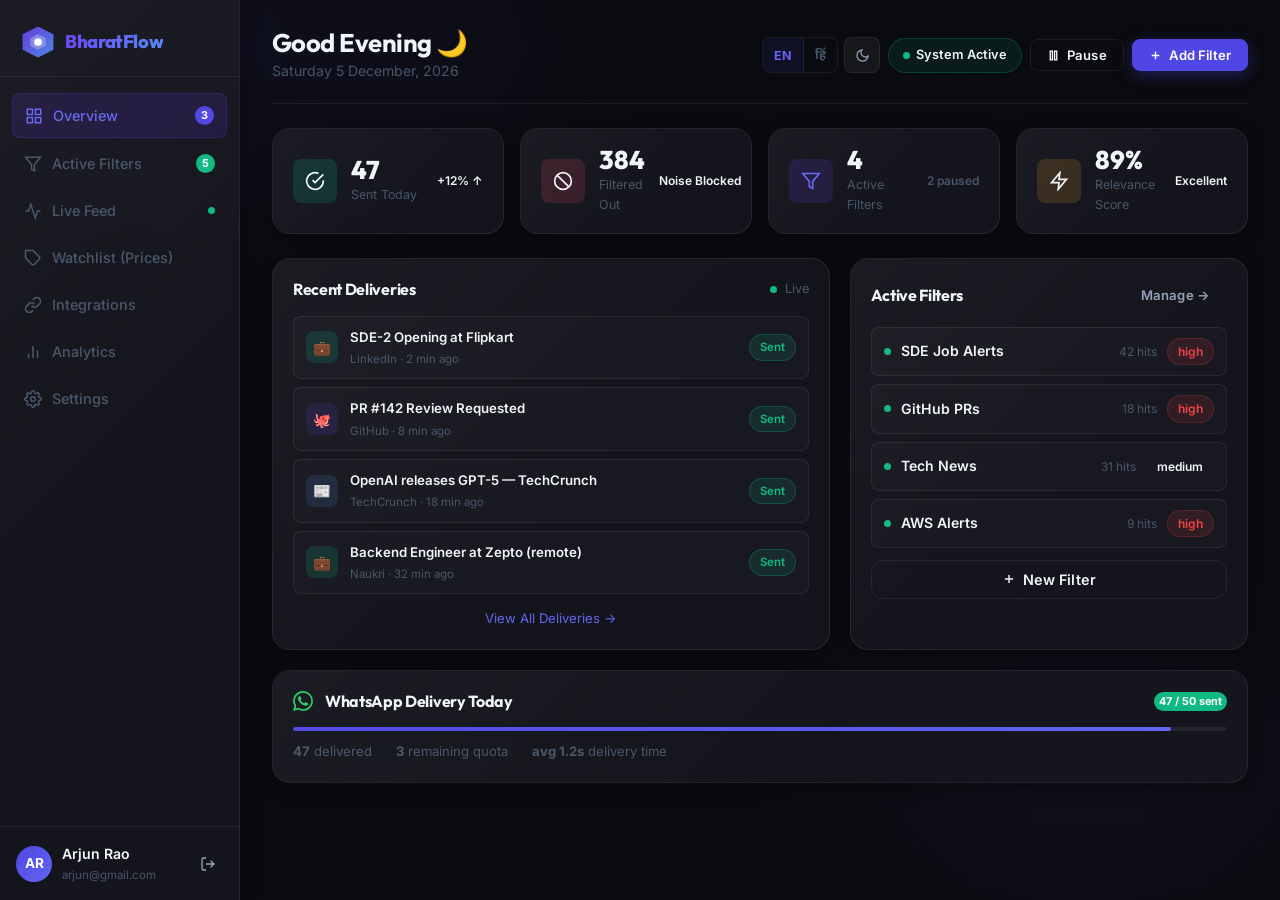
==== commit 0da79365: "feat: Add personalized AI onboarding, FastAPI backend, Watchlist, and Integrations" ====
--- a/Frontend/dashboard.html
+++ b/Frontend/dashboard.html
@@ -43,6 +43,14 @@
         <span data-i18n="dash.feed">Live Feed</span>
         <span class="status-dot active" style="margin-left:auto"></span>
       </a>
+      <a href="#" class="nav-item" data-section="watchlist" onclick="showSection('watchlist', this)">
+        <svg width="18" height="18" viewBox="0 0 24 24" fill="none" stroke="currentColor" stroke-width="2"><path d="M20.59 13.41l-7.17 7.17a2 2 0 0 1-2.83 0L2 12V2h10l8.59 8.59a2 2 0 0 1 0 2.82z"></path><line x1="7" y1="7" x2="7.01" y2="7"></line></svg>
+        <span data-i18n="dash.watchlist">Watchlist (Prices)</span>
+      </a>
+      <a href="#" class="nav-item" data-section="integrations" onclick="showSection('integrations', this)">
+        <svg width="18" height="18" viewBox="0 0 24 24" fill="none" stroke="currentColor" stroke-width="2"><path d="M10 13a5 5 0 0 0 7.54.54l3-3a5 5 0 0 0-7.07-7.07l-1.72 1.71"></path><path d="M14 11a5 5 0 0 0-7.54-.54l-3 3a5 5 0 0 0 7.07 7.07l1.71-1.71"></path></svg>
+        <span data-i18n="dash.integrations">Integrations</span>
+      </a>
       <a href="#" class="nav-item" data-section="analytics" onclick="showSection('analytics', this)">
         <svg width="18" height="18" viewBox="0 0 24 24" fill="none" stroke="currentColor" stroke-width="2"><path d="M18 20V10M12 20V4M6 20v-6"/></svg>
         <span data-i18n="dash.analytics">Analytics</span>
@@ -274,117 +282,38 @@
       </div>
     </section>
 
-    <!-- ===== SECTION: ANALYTICS ===== -->
-    <section class="dash-section" id="section-analytics">
+    <!-- ===== SECTION: WATCHLIST ===== -->
+    <section class="dash-section" id="section-watchlist">
       <div class="section-title-row">
-        <h2>Analytics & Insights</h2>
-        <div class="date-range-pills">
-          <button class="pill active" onclick="setDateRange('7d', this)">7 Days</button>
-          <button class="pill" onclick="setDateRange('30d', this)">30 Days</button>
-          <button class="pill" onclick="setDateRange('90d', this)">90 Days</button>
-        </div>
-      </div>
-
-      <div class="analytics-grid stagger">
-        <div class="glass-card analytics-card">
-          <h3>Emails Processed</h3>
-          <div class="chart-placeholder" id="chart-processed">
-            <canvas id="canvas-processed" width="100%" height="160"></canvas>
-          </div>
-        </div>
-        <div class="glass-card analytics-card">
-          <h3>WhatsApp Delivery Rate</h3>
-          <div class="chart-placeholder" id="chart-delivery">
-            <canvas id="canvas-delivery" width="100%" height="160"></canvas>
-          </div>
-        </div>
-        <div class="glass-card analytics-card">
-          <h3>Top Keywords Triggered</h3>
-          <div class="keyword-stats" id="keyword-stats">
-            <!-- Injected -->
-          </div>
-        </div>
-        <div class="glass-card analytics-card">
-          <h3>Source Breakdown</h3>
-          <div class="source-breakdown" id="source-breakdown">
-            <!-- Injected -->
-          </div>
-        </div>
-      </div>
-    </section>
-
-    <!-- ===== SECTION: SETTINGS ===== -->
-    <section class="dash-section" id="section-settings">
+        <div>
+          <h2>E-Commerce Watchlist</h2>
+          <p style="color:var(--text-muted);font-size:0.88rem;margin-top:4px">Track Amazon and Flipkart prices. Get notified when they drop.</p>
+        </div>
+        <button class="btn btn-primary" onclick="openWatchlistModal()">
+          <svg width="16" height="16" viewBox="0 0 24 24" fill="none" stroke="currentColor" stroke-width="2.5"><line x1="12" y1="5" x2="12" y2="19"/><line x1="5" y1="12" x2="19" y2="12"/></svg>
+          Add Product
+        </button>
+      </div>
+      
+      <div class="filters-grid" id="watchlist-grid">
+        <!-- Simulated empty state -->
+        <div class="empty-state" style="grid-column: 1 / -1;">
+          <div class="empty-state-icon">🛍️</div>
+          <p>Your watchlist is empty. Add a product URL to start tracking prices.</p>
+        </div>
+      </div>
+    </section>
+
+    <!-- ===== SECTION: INTEGRATIONS ===== -->
+    <section class="dash-section" id="section-integrations">
       <div class="section-title-row">
-        <h2>Settings</h2>
+        <div>
+          <h2>Integrations</h2>
+          <p style="color:var(--text-muted);font-size:0.88rem;margin-top:4px">Connect your apps to enable smart filtering and delivery</p>
+        </div>
       </div>
 
       <div class="settings-grid">
-        <!-- Profile -->
-        <div class="glass-card settings-card">
-          <h3 class="settings-card-title">
-            <svg width="18" height="18" viewBox="0 0 24 24" fill="none" stroke="currentColor" stroke-width="2"><path d="M20 21v-2a4 4 0 00-4-4H8a4 4 0 00-4 4v2"/><circle cx="12" cy="7" r="4"/></svg>
-            Profile
-          </h3>
-          <div class="settings-body">
-            <div class="form-row">
-              <div class="form-group">
-                <label class="form-label">First Name</label>
-                <input class="form-input" type="text" id="s-fname" value="Arjun" />
-              </div>
-              <div class="form-group">
-                <label class="form-label">Last Name</label>
-                <input class="form-input" type="text" id="s-lname" value="Rao" />
-              </div>
-            </div>
-            <div class="form-group">
-              <label class="form-label">WhatsApp Number</label>
-              <input class="form-input" type="tel" id="s-phone" value="+91 98765 43210" />
-            </div>
-          </div>
-          <button class="btn btn-primary btn-sm" onclick="saveSettings('profile')">Save Changes</button>
-        </div>
-
-        <!-- Notifications -->
-        <div class="glass-card settings-card">
-          <h3 class="settings-card-title">
-            <svg width="18" height="18" viewBox="0 0 24 24" fill="none" stroke="currentColor" stroke-width="2"><path d="M18 8A6 6 0 006 8c0 7-3 9-3 9h18s-3-2-3-9"/><path d="M13.73 21a2 2 0 01-3.46 0"/></svg>
-            Notifications
-          </h3>
-          <div class="settings-body">
-            <div class="settings-toggle-row">
-              <div>
-                <div style="font-weight:600;font-size:0.92rem">WhatsApp Delivery</div>
-                <div style="font-size:0.8rem;color:var(--text-muted)">Send filtered alerts to WhatsApp</div>
-              </div>
-              <label class="toggle-wrap">
-                <input type="checkbox" class="toggle-input" id="tog-wa" checked onchange="toggleSetting('wa', this)"/>
-                <span class="toggle active"></span>
-              </label>
-            </div>
-            <div class="settings-toggle-row">
-              <div>
-                <div style="font-weight:600;font-size:0.92rem">Daily Summary</div>
-                <div style="font-size:0.8rem;color:var(--text-muted)">End-of-day delivery digest</div>
-              </div>
-              <label class="toggle-wrap">
-                <input type="checkbox" class="toggle-input" id="tog-digest" checked onchange="toggleSetting('digest', this)"/>
-                <span class="toggle active"></span>
-              </label>
-            </div>
-            <div class="settings-toggle-row">
-              <div>
-                <div style="font-weight:600;font-size:0.92rem">Quiet Hours</div>
-                <div style="font-size:0.8rem;color:var(--text-muted)">No notifications 10 PM – 7 AM</div>
-              </div>
-              <label class="toggle-wrap">
-                <input type="checkbox" class="toggle-input" id="tog-quiet" checked onchange="toggleSetting('quiet', this)"/>
-                <span class="toggle active"></span>
-              </label>
-            </div>
-          </div>
-        </div>
-
         <!-- Gmail Connection -->
         <div class="glass-card settings-card">
           <h3 class="settings-card-title">
@@ -406,6 +335,141 @@
               <svg width="14" height="14" viewBox="0 0 24 24" fill="none" stroke="currentColor" stroke-width="2"><polyline points="23 4 23 10 17 10"/><polyline points="1 20 1 14 7 14"/><path d="M3.51 9a9 9 0 0114.85-3.36L23 10M1 14l4.64 4.36A9 9 0 0020.49 15"/></svg>
               Sync Now
             </button>
+          </div>
+        </div>
+
+        <!-- WhatsApp Connection -->
+        <div class="glass-card settings-card">
+          <h3 class="settings-card-title">
+            <svg width="18" height="18" viewBox="0 0 24 24" fill="none" stroke="#25D366" stroke-width="2"><path d="M21 11.5a8.38 8.38 0 0 1-.9 3.8 8.5 8.5 0 0 1-7.6 4.7 8.38 8.38 0 0 1-3.8-.9L3 21l1.9-5.7a8.38 8.38 0 0 1-.9-3.8 8.5 8.5 0 0 1 4.7-7.6 8.38 8.38 0 0 1 3.8-.9h.5a8.48 8.48 0 0 1 8 8v.5z"/></svg>
+            WhatsApp Delivery
+          </h3>
+          <div class="settings-body">
+            <div class="connection-status connected">
+              <div class="flex items-center gap-12">
+                <div class="connect-icon-sm" style="background:rgba(37,211,102,0.15);color:#25D366">WA</div>
+                <div>
+                  <div style="font-weight:600">+91 98765 43210</div>
+                  <div style="font-size:0.78rem;color:var(--accent2)">✓ Delivery Active</div>
+                </div>
+              </div>
+            </div>
+            <button class="btn btn-outline w-full mt-8" style="justify-content:center" onclick="sendTestPing()">
+              Send Test Ping
+            </button>
+          </div>
+        </div>
+      </div>
+    </section>
+
+    <!-- ===== SECTION: ANALYTICS ===== -->
+    <section class="dash-section" id="section-analytics">
+      <div class="section-title-row">
+        <h2>Analytics & Insights</h2>
+        <div class="date-range-pills">
+          <button class="pill active" onclick="setDateRange('7d', this)">7 Days</button>
+          <button class="pill" onclick="setDateRange('30d', this)">30 Days</button>
+          <button class="pill" onclick="setDateRange('90d', this)">90 Days</button>
+        </div>
+      </div>
+
+      <div class="analytics-grid stagger">
+        <div class="glass-card analytics-card">
+          <h3>Emails Processed</h3>
+          <div class="chart-placeholder" id="chart-processed">
+            <canvas id="canvas-processed" width="100%" height="160"></canvas>
+          </div>
+        </div>
+        <div class="glass-card analytics-card">
+          <h3>WhatsApp Delivery Rate</h3>
+          <div class="chart-placeholder" id="chart-delivery">
+            <canvas id="canvas-delivery" width="100%" height="160"></canvas>
+          </div>
+        </div>
+        <div class="glass-card analytics-card">
+          <h3>Top Keywords Triggered</h3>
+          <div class="keyword-stats" id="keyword-stats">
+            <!-- Injected -->
+          </div>
+        </div>
+        <div class="glass-card analytics-card">
+          <h3>Source Breakdown</h3>
+          <div class="source-breakdown" id="source-breakdown">
+            <!-- Injected -->
+          </div>
+        </div>
+      </div>
+    </section>
+
+    <!-- ===== SECTION: SETTINGS ===== -->
+    <section class="dash-section" id="section-settings">
+      <div class="section-title-row">
+        <h2>Settings</h2>
+      </div>
+
+      <div class="settings-grid">
+        <!-- Profile -->
+        <div class="glass-card settings-card">
+          <h3 class="settings-card-title">
+            <svg width="18" height="18" viewBox="0 0 24 24" fill="none" stroke="currentColor" stroke-width="2"><path d="M20 21v-2a4 4 0 00-4-4H8a4 4 0 00-4 4v2"/><circle cx="12" cy="7" r="4"/></svg>
+            Profile
+          </h3>
+          <div class="settings-body">
+            <div class="form-row">
+              <div class="form-group">
+                <label class="form-label">First Name</label>
+                <input class="form-input" type="text" id="s-fname" value="Arjun" />
+              </div>
+              <div class="form-group">
+                <label class="form-label">Last Name</label>
+                <input class="form-input" type="text" id="s-lname" value="Rao" />
+              </div>
+            </div>
+            <div class="form-group">
+              <label class="form-label">WhatsApp Number</label>
+              <input class="form-input" type="tel" id="s-phone" value="+91 98765 43210" />
+            </div>
+          </div>
+          <button class="btn btn-primary btn-sm" onclick="saveSettings('profile')">Save Changes</button>
+        </div>
+
+        <!-- Notifications -->
+        <div class="glass-card settings-card">
+          <h3 class="settings-card-title">
+            <svg width="18" height="18" viewBox="0 0 24 24" fill="none" stroke="currentColor" stroke-width="2"><path d="M18 8A6 6 0 006 8c0 7-3 9-3 9h18s-3-2-3-9"/><path d="M13.73 21a2 2 0 01-3.46 0"/></svg>
+            Notifications
+          </h3>
+          <div class="settings-body">
+            <div class="settings-toggle-row">
+              <div>
+                <div style="font-weight:600;font-size:0.92rem">WhatsApp Delivery</div>
+                <div style="font-size:0.8rem;color:var(--text-muted)">Send filtered alerts to WhatsApp</div>
+              </div>
+              <label class="toggle-wrap">
+                <input type="checkbox" class="toggle-input" id="tog-wa" checked onchange="toggleSetting('wa', this)"/>
+                <span class="toggle active"></span>
+              </label>
+            </div>
+            <div class="settings-toggle-row">
+              <div>
+                <div style="font-weight:600;font-size:0.92rem">Daily Summary</div>
+                <div style="font-size:0.8rem;color:var(--text-muted)">End-of-day delivery digest</div>
+              </div>
+              <label class="toggle-wrap">
+                <input type="checkbox" class="toggle-input" id="tog-digest" checked onchange="toggleSetting('digest', this)"/>
+                <span class="toggle active"></span>
+              </label>
+            </div>
+            <div class="settings-toggle-row">
+              <div>
+                <div style="font-weight:600;font-size:0.92rem">Quiet Hours</div>
+                <div style="font-size:0.8rem;color:var(--text-muted)">No notifications 10 PM – 7 AM</div>
+              </div>
+              <label class="toggle-wrap">
+                <input type="checkbox" class="toggle-input" id="tog-quiet" checked onchange="toggleSetting('quiet', this)"/>
+                <span class="toggle active"></span>
+              </label>
+            </div>
           </div>
         </div>
 
@@ -487,6 +551,28 @@
     </form>
   </div>
 
+  <!-- ========== WATCHLIST MODAL ========== -->
+  <div class="modal glass-card" id="watchlist-modal" role="dialog" aria-modal="true" style="display:none;">
+    <button class="modal-close" onclick="closeWatchlistModal()">✕</button>
+    <h3 style="margin-bottom:4px">Add Product to Watchlist</h3>
+    <p style="color:var(--text-muted);font-size:0.85rem;margin-bottom:24px">Paste an Amazon or Flipkart URL</p>
+
+    <form id="watchlist-form" onsubmit="saveWatchlistProduct(event)" style="display:flex;flex-direction:column;gap:16px">
+      <div class="form-group">
+        <label class="form-label" for="w-url">Product URL *</label>
+        <input class="form-input" type="url" id="w-url" placeholder="https://amazon.in/dp/..." required />
+      </div>
+      <div class="form-group">
+        <label class="form-label" for="w-price">Target Price (₹) *</label>
+        <input class="form-input" type="number" id="w-price" placeholder="e.g. 24999" required />
+      </div>
+      <div class="form-actions" style="margin-top:4px">
+        <button class="btn btn-ghost" type="button" onclick="closeWatchlistModal()" style="flex-shrink:0">Cancel</button>
+        <button class="btn btn-primary" type="submit" style="flex:1;justify-content:center">Start Tracking</button>
+      </div>
+    </form>
+  </div>
+
   <!-- Toast -->
   <div id="toast-container"></div>
 
